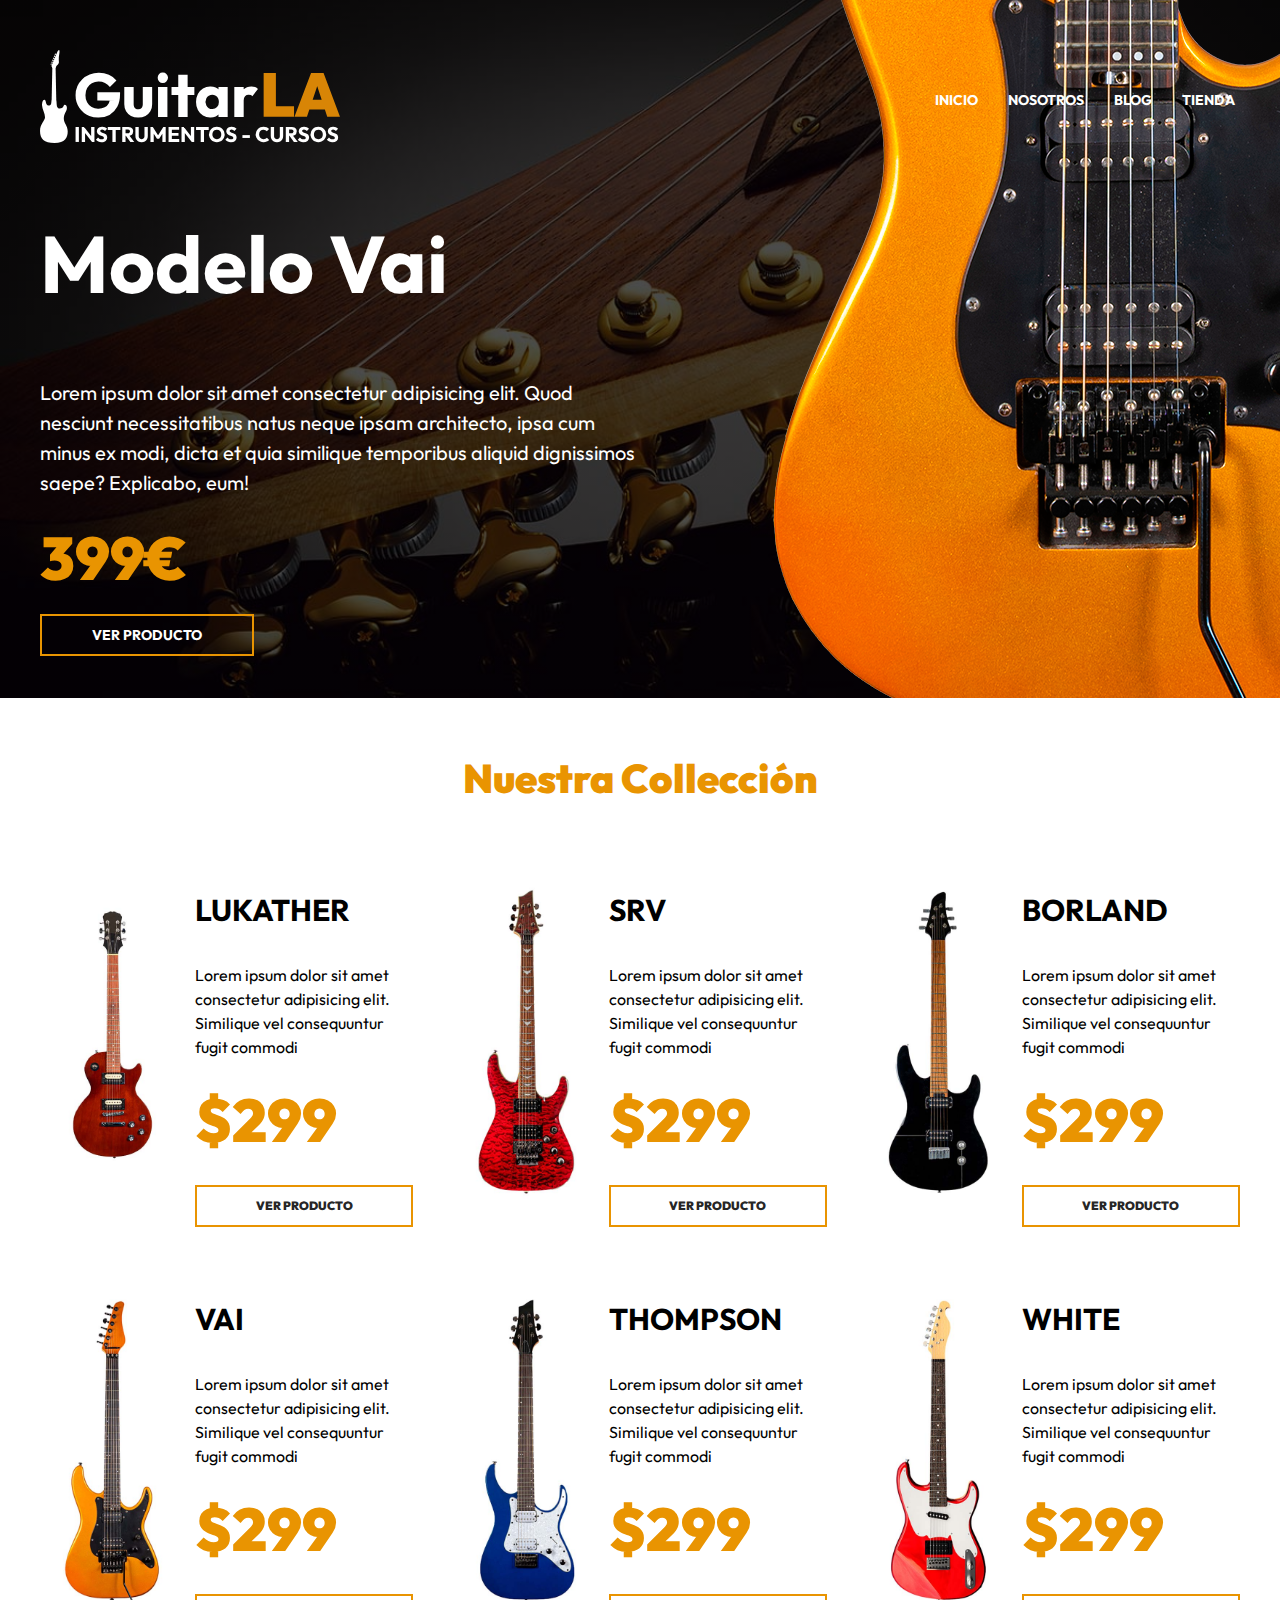
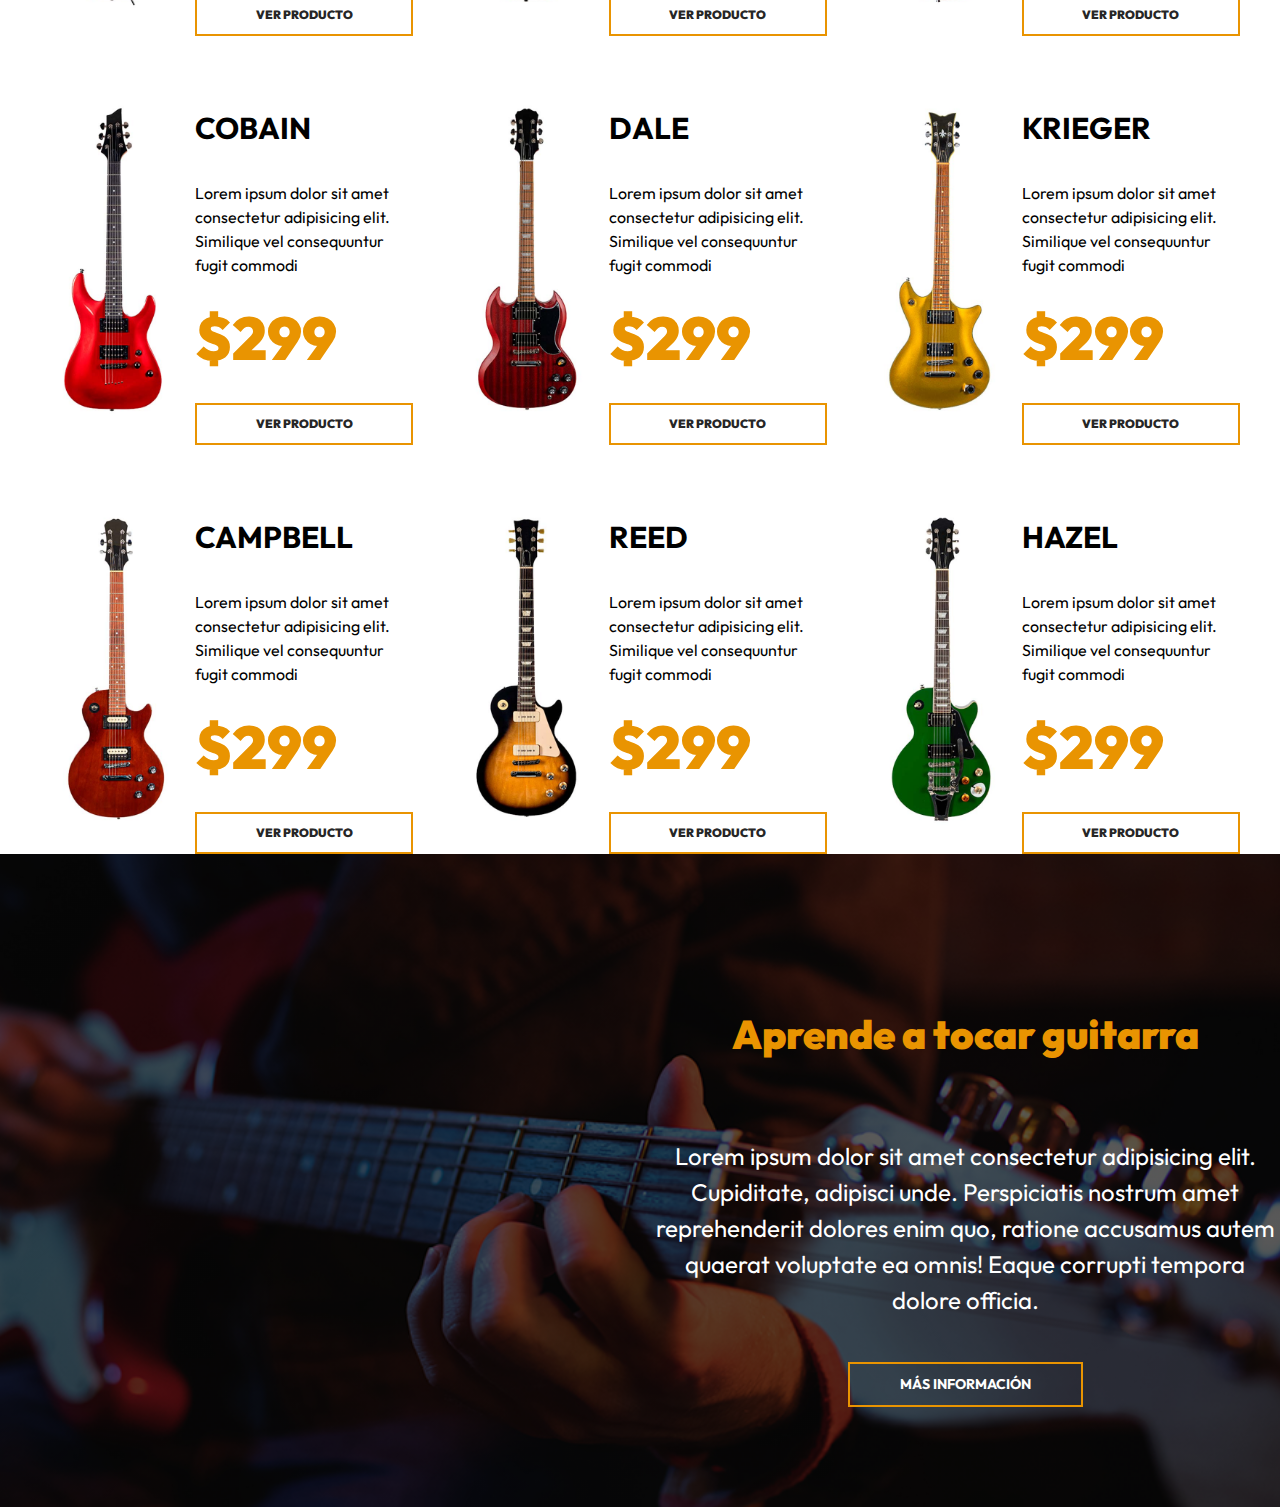
==== index.html @ dea09c00 "first commit" ====
<!DOCTYPE html>
<html lang="en">

<head>
    <meta charset="UTF-8">
    <meta http-equiv="X-UA-Compatible" content="IE=edge">
    <meta name="viewport" content="width=device-width, initial-scale=1.0">
    <title>GuitarLA</title>
    <link rel="stylesheet" href="css/normalize.css">
    <link rel="preconnect" href="https://fonts.googleapis.com">
    <link rel="preconnect" href="https://fonts.gstatic.com" crossorigin>
    <link href="https://fonts.googleapis.com/css2?family=Outfit:wght@400;700;900&display=swap" rel="stylesheet">
    <link rel="stylesheet" href="css/app.css">
</head>

<body>
    <header class="header">
        <div class="header__contenedor">
            <div class="header__barra">
                <a href="/">
                    <img src="img/logo.svg" alt="imagen logo" class="header__logo">
                </a>
                <nav class="navegacion">
                    <a class="navegacion__enlace" href="index.html">Inicio</a>
                    <a class="navegacion__enlace" href="nosotros.html">Nosotros</a>
                    <a class="navegacion__enlace" href="blog.html">Blog</a>
                    <a class="navegacion__enlace" href="tienda.html">Tienda</a>

                </nav>
            </div> <!-- header.barra-->
            <div class="modelo">
                <h1 class="modelo__nombre">Modelo Vai</h1>
                <p class="modelo__descripcion">
                    Lorem ipsum dolor sit amet consectetur adipisicing elit. Quod nesciunt necessitatibus natus neque
                    ipsam architecto, ipsa cum minus ex modi, dicta et quia similique temporibus aliquid dignissimos
                    saepe? Explicabo, eum!
                </p>
                <p class="modelo__precio">399€</p>
                <a href="producto.html" class="modelo__enlace">Ver Producto</a>
            </div>
        </div>
        <img src="img/header_guitarra.png" alt="imagen header guitarra" class="header__guitarra">
    </header>
    <main class="productos productos__contenedor">
        <h2 class="productos__heading">Nuestra Collección</h2>
        <div class="productos__grid">

            <div class="producto">
                <img class="producto__imagen" src="img/guitarra_01.jpg" alt="imagen guitarra">

                <div class="producto__contenido">
                    <h3 class="producto__nombre">Lukather</h3>
                    <p class="producto__descripcion">Lorem ipsum dolor sit amet consectetur adipisicing elit. Similique
                        vel consequuntur fugit commodi</p>
                    <p class="producto__precio">$299</p>
                    <a class="producto__enlace" href="producto.html">Ver Producto</a>
                </div>
            </div><!--./producto-->

            <div class="producto">
                <img class="producto__imagen" src="img/guitarra_02.jpg" alt="imagen guitarra">

                <div class="producto__contenido">
                    <h3 class="producto__nombre">SRV</h3>
                    <p class="producto__descripcion">Lorem ipsum dolor sit amet consectetur adipisicing elit. Similique
                        vel consequuntur fugit commodi</p>
                    <p class="producto__precio">$299</p>
                    <a class="producto__enlace" href="producto.html">Ver Producto</a>
                </div>
            </div><!--./producto-->

            <div class="producto">
                <img class="producto__imagen" src="img/guitarra_03.jpg" alt="imagen guitarra">

                <div class="producto__contenido">
                    <h3 class="producto__nombre">Borland</h3>
                    <p class="producto__descripcion">Lorem ipsum dolor sit amet consectetur adipisicing elit. Similique
                        vel consequuntur fugit commodi</p>
                    <p class="producto__precio">$299</p>
                    <a class="producto__enlace" href="producto.html">Ver Producto</a>
                </div>
            </div><!--./producto-->

            <div class="producto">
                <img class="producto__imagen" src="img/guitarra_04.jpg" alt="imagen guitarra">

                <div class="producto__contenido">
                    <h3 class="producto__nombre">VAI</h3>
                    <p class="producto__descripcion">Lorem ipsum dolor sit amet consectetur adipisicing elit. Similique
                        vel consequuntur fugit commodi</p>
                    <p class="producto__precio">$299</p>
                    <a class="producto__enlace" href="producto.html">Ver Producto</a>
                </div>
            </div><!--./producto-->

            <div class="producto">
                <img class="producto__imagen" src="img/guitarra_05.jpg" alt="imagen guitarra">

                <div class="producto__contenido">
                    <h3 class="producto__nombre">Thompson</h3>
                    <p class="producto__descripcion">Lorem ipsum dolor sit amet consectetur adipisicing elit. Similique
                        vel consequuntur fugit commodi</p>
                    <p class="producto__precio">$299</p>
                    <a class="producto__enlace" href="producto.html">Ver Producto</a>
                </div>
            </div><!--./producto-->

            <div class="producto">
                <img class="producto__imagen" src="img/guitarra_06.jpg" alt="imagen guitarra">

                <div class="producto__contenido">
                    <h3 class="producto__nombre">White</h3>
                    <p class="producto__descripcion">Lorem ipsum dolor sit amet consectetur adipisicing elit. Similique
                        vel consequuntur fugit commodi</p>
                    <p class="producto__precio">$299</p>
                    <a class="producto__enlace" href="producto.html">Ver Producto</a>
                </div>
            </div><!--./producto-->

            <div class="producto">
                <img class="producto__imagen" src="img/guitarra_07.jpg" alt="imagen guitarra">

                <div class="producto__contenido">
                    <h3 class="producto__nombre">Cobain</h3>
                    <p class="producto__descripcion">Lorem ipsum dolor sit amet consectetur adipisicing elit. Similique
                        vel consequuntur fugit commodi</p>
                    <p class="producto__precio">$299</p>
                    <a class="producto__enlace" href="producto.html">Ver Producto</a>
                </div>
            </div><!--./producto-->

            <div class="producto">
                <img class="producto__imagen" src="img/guitarra_08.jpg" alt="imagen guitarra">

                <div class="producto__contenido">
                    <h3 class="producto__nombre">Dale</h3>
                    <p class="producto__descripcion">Lorem ipsum dolor sit amet consectetur adipisicing elit. Similique
                        vel consequuntur fugit commodi</p>
                    <p class="producto__precio">$299</p>
                    <a class="producto__enlace" href="producto.html">Ver Producto</a>
                </div>
            </div><!--./producto-->

            <div class="producto">
                <img class="producto__imagen" src="img/guitarra_09.jpg" alt="imagen guitarra">

                <div class="producto__contenido">
                    <h3 class="producto__nombre">Krieger</h3>
                    <p class="producto__descripcion">Lorem ipsum dolor sit amet consectetur adipisicing elit. Similique
                        vel consequuntur fugit commodi</p>
                    <p class="producto__precio">$299</p>
                    <a class="producto__enlace" href="producto.html">Ver Producto</a>
                </div>
            </div><!--./producto-->

            <div class="producto">
                <img class="producto__imagen" src="img/guitarra_10.jpg" alt="imagen guitarra">

                <div class="producto__contenido">
                    <h3 class="producto__nombre">Campbell</h3>
                    <p class="producto__descripcion">Lorem ipsum dolor sit amet consectetur adipisicing elit. Similique
                        vel consequuntur fugit commodi</p>
                    <p class="producto__precio">$299</p>
                    <a class="producto__enlace" href="producto.html">Ver Producto</a>
                </div>
            </div><!--./producto-->

            <div class="producto">
                <img class="producto__imagen" src="img/guitarra_11.jpg" alt="imagen guitarra">

                <div class="producto__contenido">
                    <h3 class="producto__nombre">Reed</h3>
                    <p class="producto__descripcion">Lorem ipsum dolor sit amet consectetur adipisicing elit. Similique
                        vel consequuntur fugit commodi</p>
                    <p class="producto__precio">$299</p>
                    <a class="producto__enlace" href="producto.html">Ver Producto</a>
                </div>
            </div><!--./producto-->

            <div class="producto">
                <img class="producto__imagen" src="img/guitarra_12.jpg" alt="imagen guitarra">

                <div class="producto__contenido">
                    <h3 class="producto__nombre">Hazel</h3>
                    <p class="producto__descripcion">Lorem ipsum dolor sit amet consectetur adipisicing elit. Similique
                        vel consequuntur fugit commodi</p>
                    <p class="producto__precio">$299</p>
                    <a class="producto__enlace" href="producto.html">Ver Producto</a>
                </div>
            </div><!--./producto-->


        </div><!--./productos__grid-->
    </main>
    <section class="cursos">
        <div class="cursos__contenedor cursos__grid">
            <div class="cursos__contenido">
                <h2 class="cursos__heading">Aprende a tocar guitarra</h2>
                <p class="cursos__texto">Lorem ipsum dolor sit amet consectetur adipisicing elit. Cupiditate, adipisci
                    unde. Perspiciatis nostrum amet reprehenderit dolores enim quo, ratione accusamus autem quaerat
                    voluptate ea omnis! Eaque corrupti tempora dolore officia.</p>
                <a href="#" class="cursos__enlace">Más información</a>
            </div>
        </div>
    </section>
</body>
</html>
---- css/app.css ----
:root {
  --primary: #e99401;
  --negro: #262626;
  --blanco: #fff;
  --fuente-principal: "Outfit", sans-serif;
}
html {
  font-size: 62.5%;
  box-sizing: border-box;
}
*,
*:before,
*:after {
  box-sizing: inherit;
}
body {
  font-size: 2rem;
  font-family: var(--fuente-principal);
  line-height: 1.5;
}
img {
  max-width: 100%;
}
[class$="__contenedor"] {
  max-width: 120rem;
  margin: 0 auto;
  width: 95%;
}
[class$="__heading"]{
    font-size: 4rem;
    text-align: center;
    font-weight: 900;
    color: var(--primary);
    margin: 5rem 0;
}
.header {
  background-image: linear-gradient(
      to right,
      rgb(0 0 0 / 0.7),
      rgb(0 0 0 / 0.7)
    ),
    url(../img/header.jpg);
  background-size: cover;
  background-position: 50%;
  padding: 5rem 0;
  position: relative;
}

.header__guitarra {
  display: none;
}
@media (min-width: 992px) {
  .header__guitarra {
    display: block;
    position: absolute;
    bottom: 0;
    right: 0;

    /* animation-name: mostrarImagen;
    animation-duration: 1s;
    animation-delay: 0s;
    animation-timing-function: ease-in-out;
    animation-iteration-count: 1; */
    animation: 1s ease-in-out 0s 1 mostrarImagen;
  }
}

@keyframes mostrarImagen {
  0% {
    opacity: 0;
    transform: translateX(-10rem);
  }
  50% {
    opacity: 0;
  }
  100% {
    opacity: 1;
    transform: translate(0);
  }
}
.header__barra {
  display: flex;
  flex-direction: column;
  align-items: center;
}
@media (min-width: 768px) {
  .header__barra {
    flex-direction: row;
    justify-content: space-between;
  }
}
.header__logo {
  width: 30rem;
}

.navegacion {
  display: flex;
  gap: 2rem;
  margin-top: 5rem;
  position: relative;
  z-index: 1;
}
@media (min-width: 768px) {
  .navegacion {
    margin-top: 0;
  }
}
.navegacion__enlace {
  color: var(--blanco);
  text-decoration: none;
  text-transform: uppercase;
  padding: 0.5rem;
  font-size: 1.4rem;
  font-weight: 700;
  transition-property: background-color;
  transition-duration: 0.3s;
}
.navegacion__enlace:hover {
  background-color: var(--primary);
}

.modelo {
  color: var(--blanco);
  margin-top: 5rem;
  text-align: center;
}
@media (min-width: 768px) {
  .modelo {
    text-align: left;
    width: 50%;
  }
}
.modelo__nombre {
  font-size: 8rem;
}
.modelo__precio {
  font-size: 6rem;
  color: var(--primary);
  font-weight: 900;
  line-height: 0;
}
.modelo__enlace {
  margin-top: 2rem;
  text-decoration: none;
  padding: 1rem 5rem;
  border: 2px solid var(--primary);
  color: var(--blanco);
  text-transform: uppercase;
  font-weight: 700;
  font-size: 1.4rem;
  transition-property: background-color;
  transition-duration: 0.3s;
}
.modelo__enlace:hover {
  background-color: var(--primary);
}

.productos__grid{
    display: grid;
    gap: 4rem;
}
@media (min-width: 768px) {
    .productos__grid{
        grid-template-columns: repeat(2,1fr);
    }
}
@media (min-width: 992px) {
    .productos__grid{
        grid-template-columns: repeat(3,1fr);
    }
}
.producto{
    display: grid;
    grid-template-columns: 2fr 3fr;
    column-gap: 1rem;
    align-items: center;
}
.producto__nombre{
    font-size: 3rem;
    text-transform: uppercase;
}
.producto__descripcion{
    font-size: 1.6rem;
}
.producto__precio{
    color: var(--primary);
    font-size: 6rem;
    font-weight: 900;
    margin: 0;
}
.producto__enlace{
    margin-top: 2rem;
    display: block;
    text-decoration: none;
    color: var(--negro);
    padding: 1rem 5rem;
    border: 2px solid var(--primary);
    text-align: center;
    font-size: 1.2rem;
    font-weight: 900;
    text-transform: uppercase;
    transition:  background-color .3s;
}
.producto__enlace:hover{
    background-color: var(--primary);
    color: var(--blanco);
}
.cursos{
    background-image: linear-gradient(to right, rgb(0 0 0 /.65), rgb(0 0 0/ .65)), url('../img/cursos_bg.jpg');
    padding: 10rem 0 ;
    background-size: cover;
    background-position: center;
}
.cursos__grid{
    display: grid;
}
@media (min-width: 768px) {
    .cursos__grid{
        display: grid;
        grid-template-columns: repeat(2,1fr);
        column-gap: 2rem;
    }
}
.cursos__contenido{
    display: flex;
    flex-direction: column;
    align-items: center;
}
@media (min-width: 768px) {
    .cursos__contenido{
        grid-column: 2 / 3;
    }
}
.cursos__texto{
    color: var(--blanco);
    text-align: center;
    font-size: 2.4rem;
}
.cursos__enlace {
    color: var(--blanco);
    margin-top: 2rem;
    display: inline-block;
    border: 2px solid var(--primary);
    text-decoration: none;
    padding: 1rem 5rem;
    text-transform: uppercase;
    font-size: 1.4rem;
    font-weight: 700;
    transition-property: background-color;
    transition-duration: .3s;
}
.cursos__enlace:hover {
    background-color: var(--primary);
    color: var(--blanco);
}
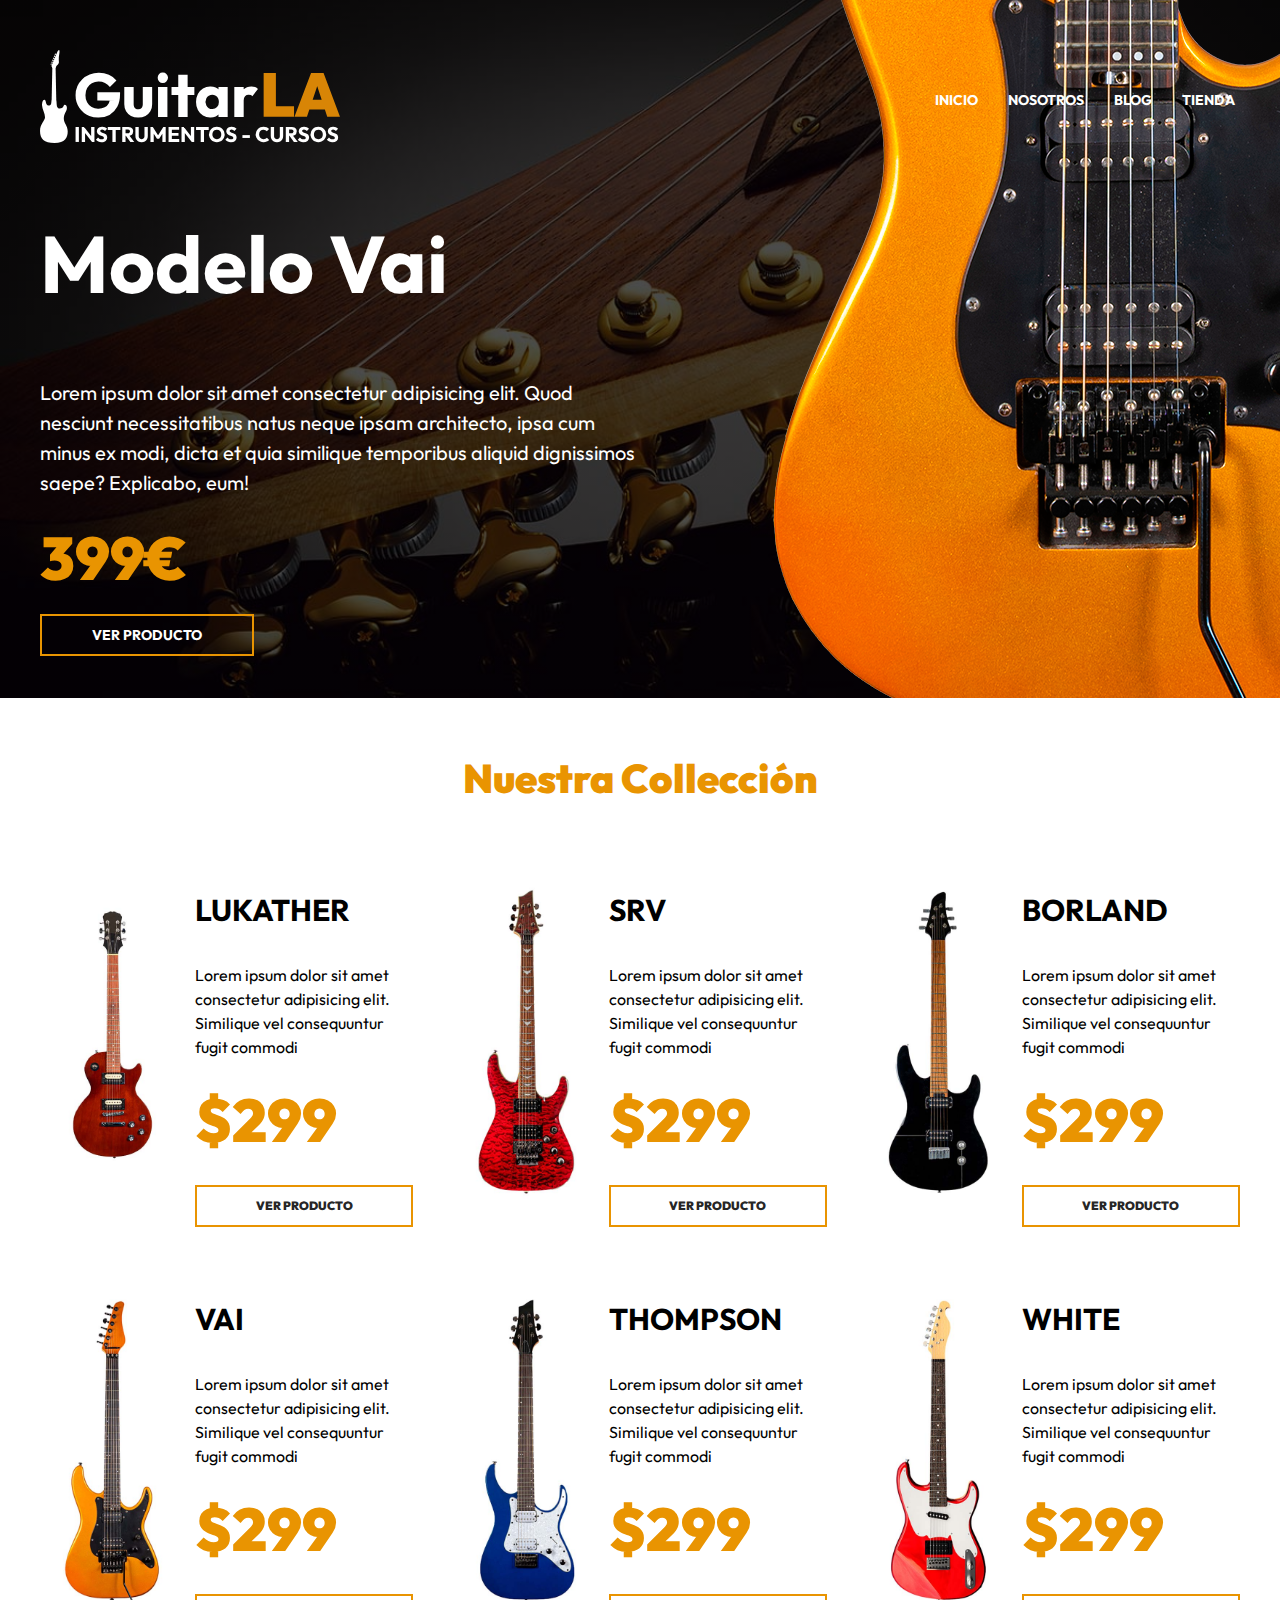
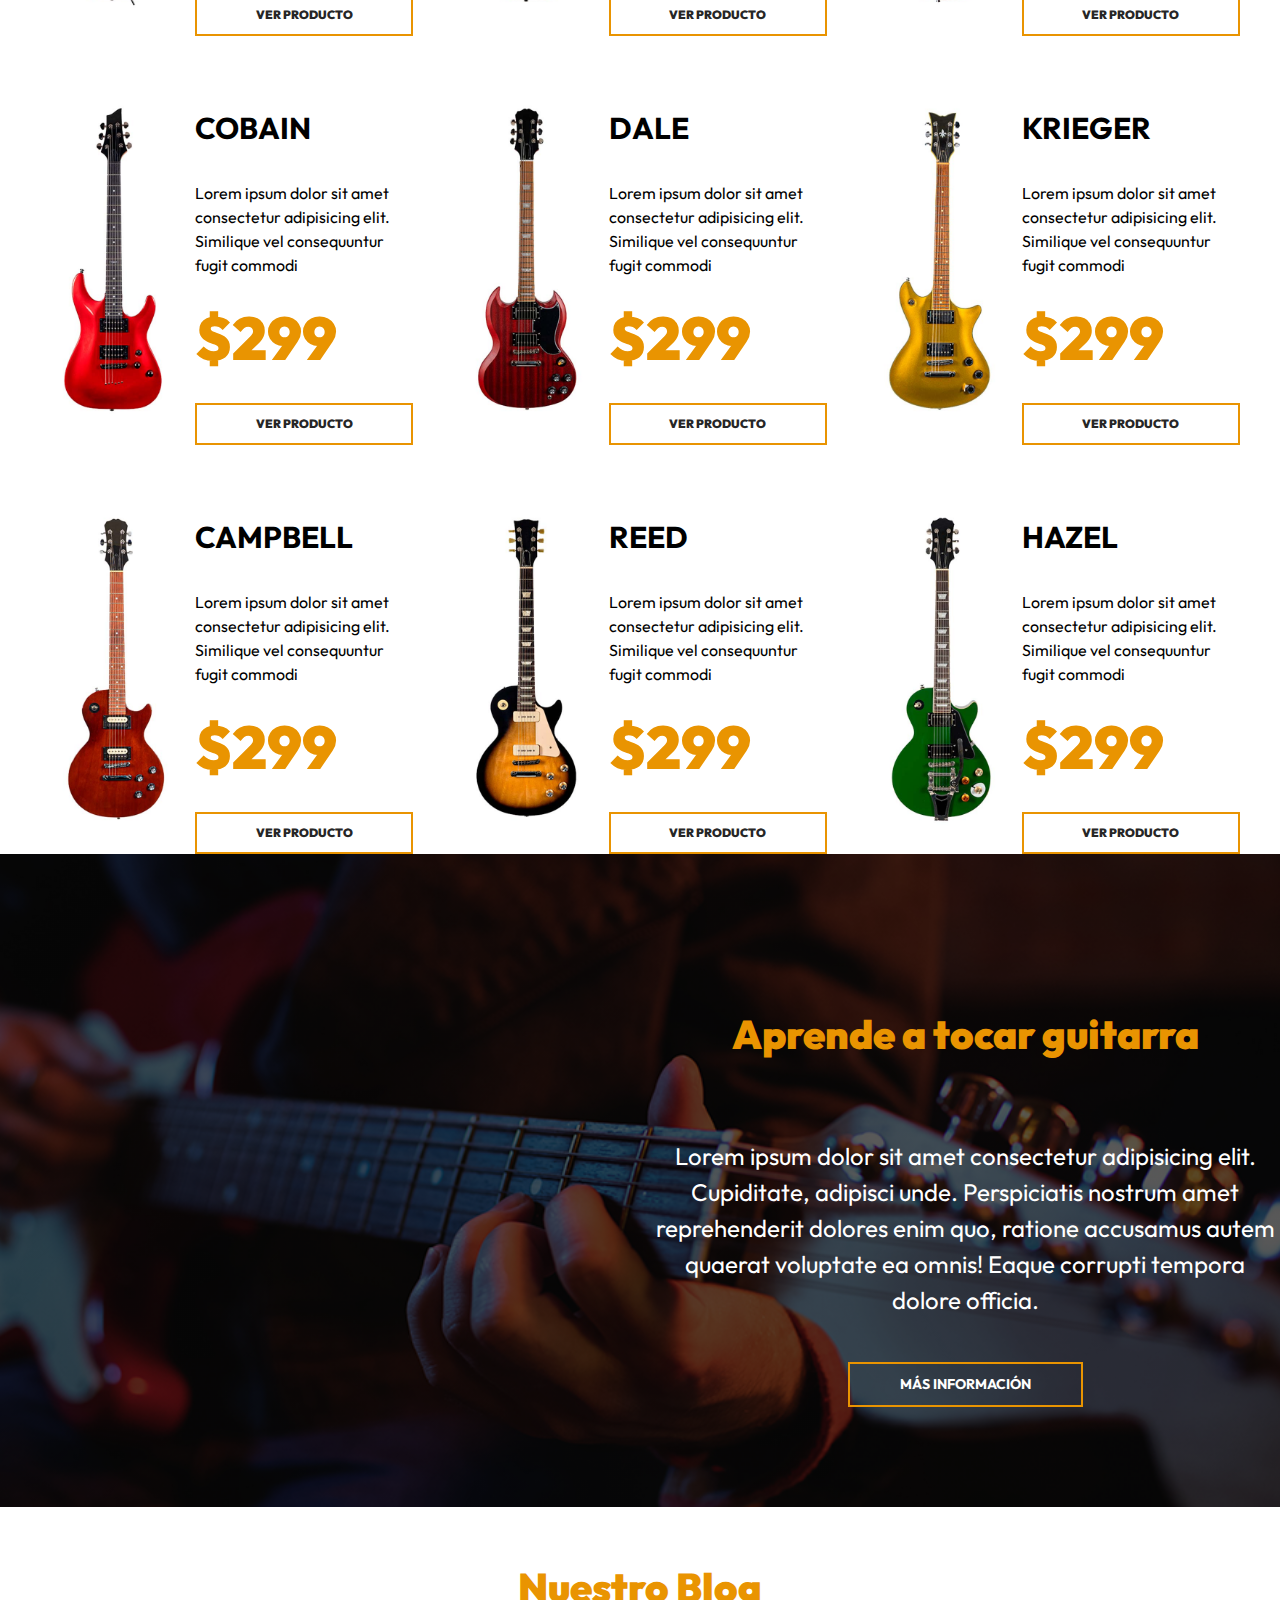
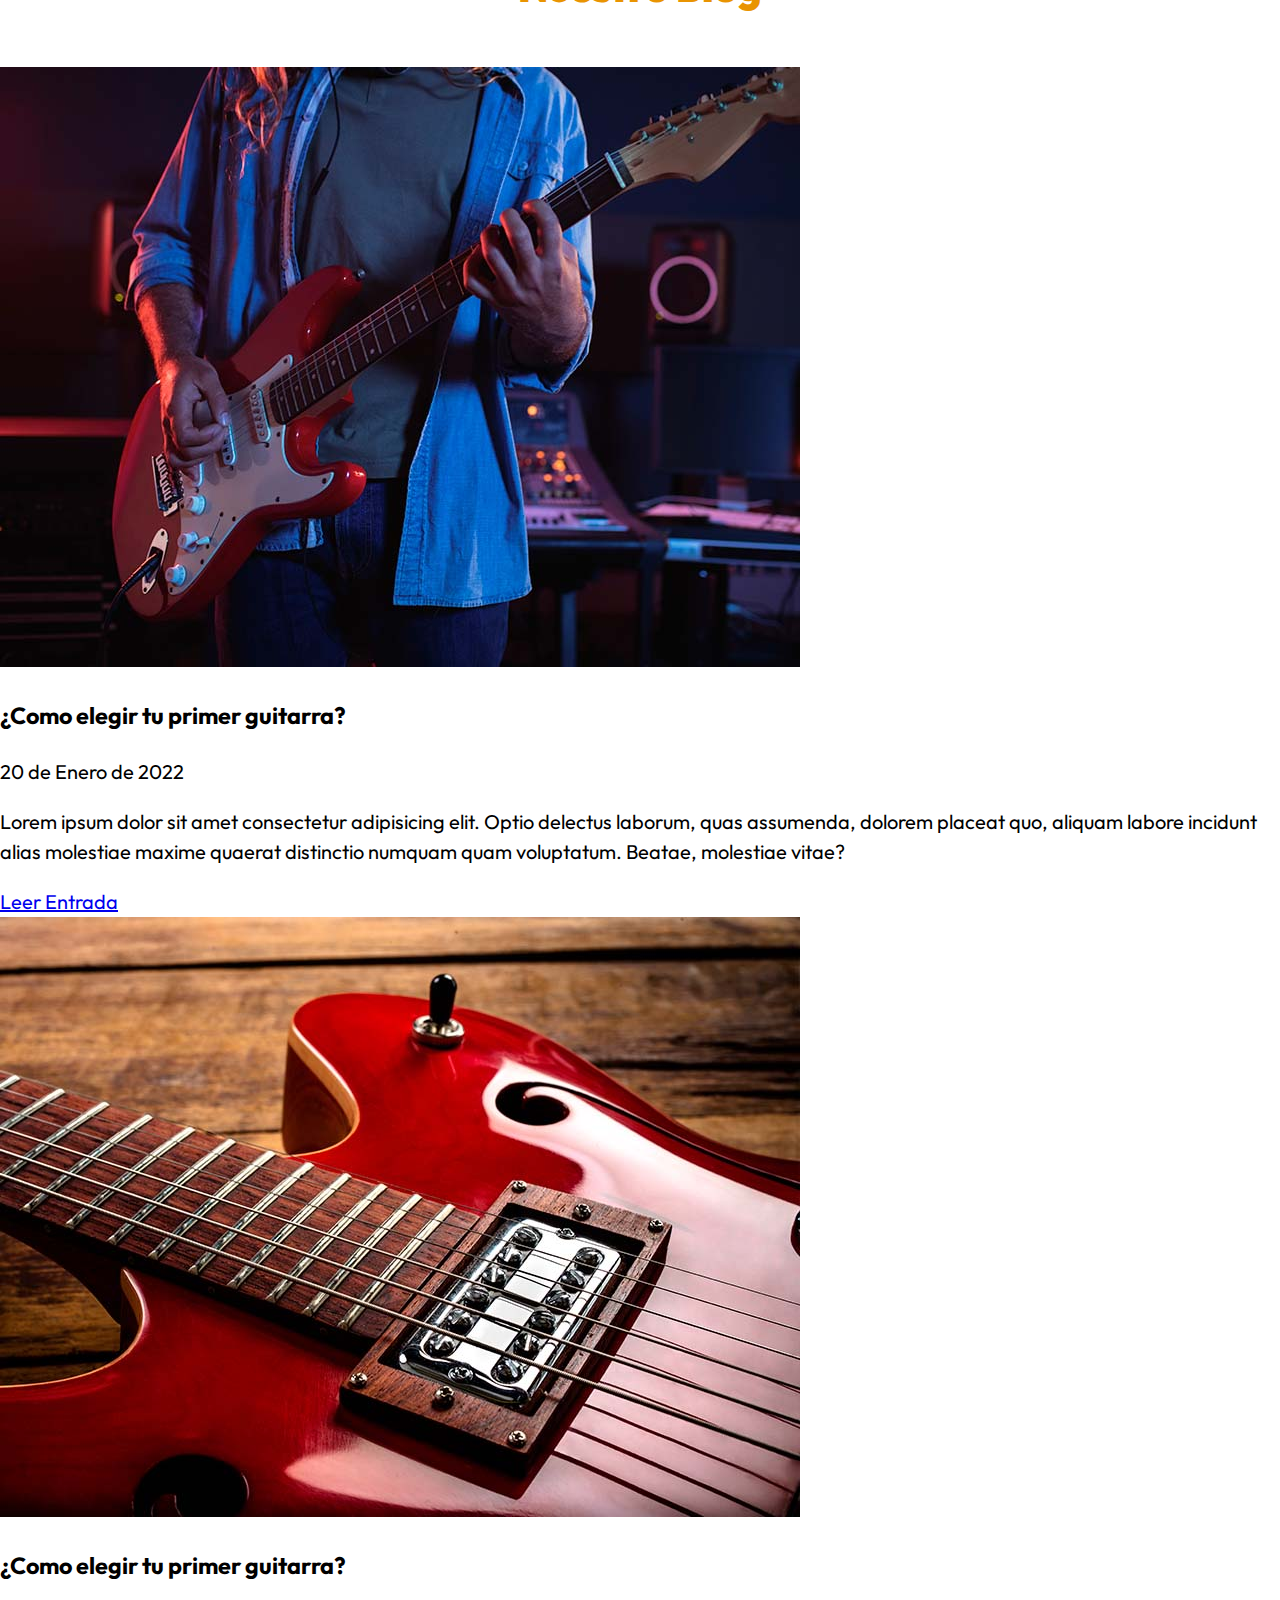
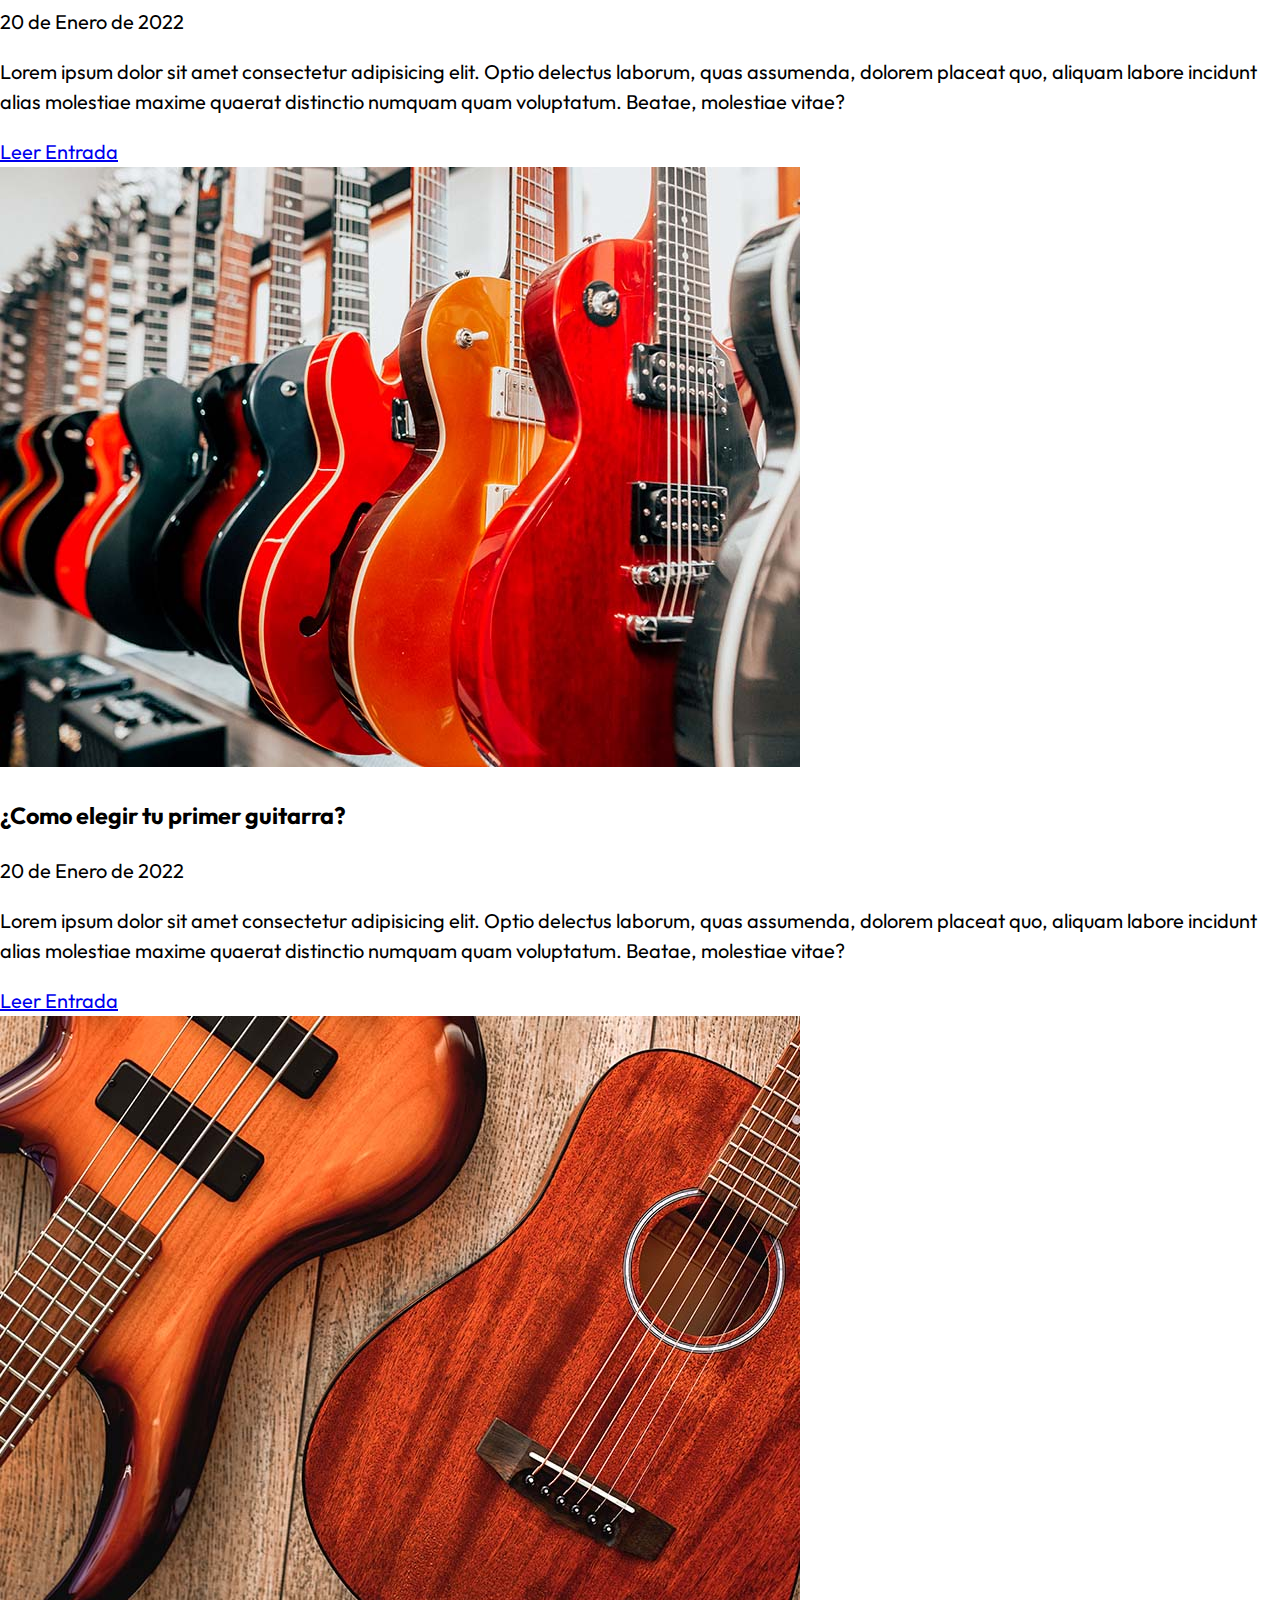
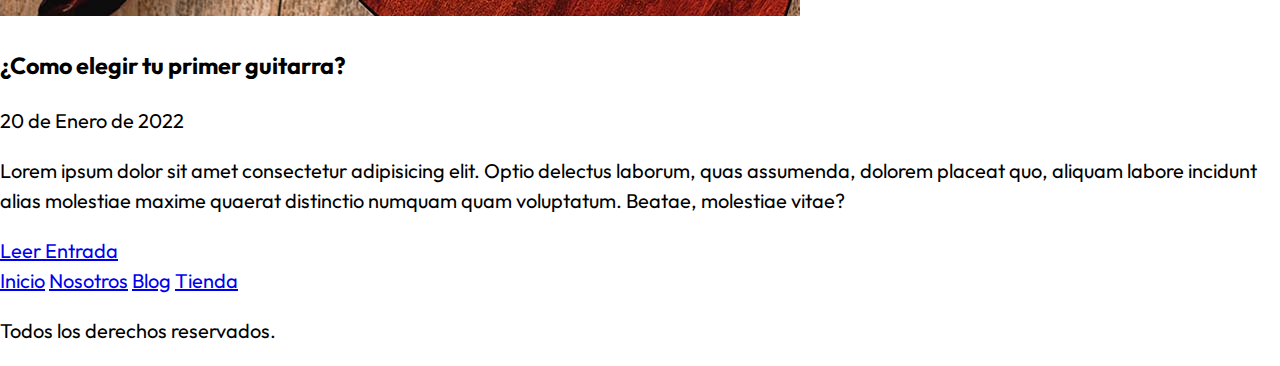
==== commit 94bc42f7: "mejora" ====
--- a/index.html
+++ b/index.html
@@ -17,7 +17,7 @@
     <header class="header">
         <div class="header__contenedor">
             <div class="header__barra">
-                <a href="/">
+                <a href="./">
                     <img src="img/logo.svg" alt="imagen logo" class="header__logo">
                 </a>
                 <nav class="navegacion">
@@ -203,5 +203,77 @@
             </div>
         </div>
     </section>
+    <section class="blog">
+        <h2 class="blog__heading">Nuestro Blog</h2>
+        <div class="blog__contenedor blog__grid">
+            <article class="entrada">
+                <img class="entrada__imagen" src="img/blog_1.jpg" alt="imagen blog">
+
+                <div class="entrada__contenido">
+                    <h3 class="entrada__titulo">¿Como elegir tu primer guitarra?</h3>
+                    <p class="entrada__fecha">20 de Enero de 2022</p>
+                    <p class="entrada__texto">Lorem ipsum dolor sit amet consectetur adipisicing elit. Optio delectus
+                        laborum, quas assumenda, dolorem placeat quo, aliquam labore incidunt alias molestiae maxime
+                        quaerat distinctio numquam quam voluptatum. Beatae, molestiae vitae?</p>
+
+                    <a class="entrada__enlace" href="entrada.html">Leer Entrada</a>
+                </div>
+            </article>
+
+            <article class="entrada">
+                <img class="entrada__imagen" src="img/blog_2.jpg" alt="imagen blog">
+
+                <div class="entrada__contenido">
+                    <h3 class="entrada__titulo">¿Como elegir tu primer guitarra?</h3>
+                    <p class="entrada__fecha">20 de Enero de 2022</p>
+                    <p class="entrada__texto">Lorem ipsum dolor sit amet consectetur adipisicing elit. Optio delectus
+                        laborum, quas assumenda, dolorem placeat quo, aliquam labore incidunt alias molestiae maxime
+                        quaerat distinctio numquam quam voluptatum. Beatae, molestiae vitae?</p>
+
+                    <a class="entrada__enlace" href="entrada.html">Leer Entrada</a>
+                </div>
+            </article>
+
+            <article class="entrada">
+                <img class="entrada__imagen" src="img/blog_3.jpg" alt="imagen blog">
+
+                <div class="entrada__contenido">
+                    <h3 class="entrada__titulo">¿Como elegir tu primer guitarra?</h3>
+                    <p class="entrada__fecha">20 de Enero de 2022</p>
+                    <p class="entrada__texto">Lorem ipsum dolor sit amet consectetur adipisicing elit. Optio delectus
+                        laborum, quas assumenda, dolorem placeat quo, aliquam labore incidunt alias molestiae maxime
+                        quaerat distinctio numquam quam voluptatum. Beatae, molestiae vitae?</p>
+
+                    <a class="entrada__enlace" href="entrada.html">Leer Entrada</a>
+                </div>
+            </article>
+
+            <article class="entrada">
+                <img class="entrada__imagen" src="img/blog_4.jpg" alt="imagen blog">
+
+                <div class="entrada__contenido">
+                    <h3 class="entrada__titulo">¿Como elegir tu primer guitarra?</h3>
+                    <p class="entrada__fecha">20 de Enero de 2022</p>
+                    <p class="entrada__texto">Lorem ipsum dolor sit amet consectetur adipisicing elit. Optio delectus
+                        laborum, quas assumenda, dolorem placeat quo, aliquam labore incidunt alias molestiae maxime
+                        quaerat distinctio numquam quam voluptatum. Beatae, molestiae vitae?</p>
+
+                    <a class="entrada__enlace" href="entrada.html">Leer Entrada</a>
+                </div>
+            </article>
+        </div>
+    </section>
+    <footer class="footer">
+        <div class="footer__contenedor footer__contenido">
+            <nav class="footer__nav">
+                <a href="index.html" class="footer__enlace">Inicio</a>
+                <a href="nosotros.html" class="footer__enlace">Nosotros</a>
+                <a href="blog.html" class="footer__enlace">Blog</a>
+                <a href="tienda.html" class="footer__enlace">Tienda</a>
+            </nav>
+            <p class="footer__copyright">Todos los derechos reservados.</p>
+        </div>
+    </footer>
 </body>
+
 </html>